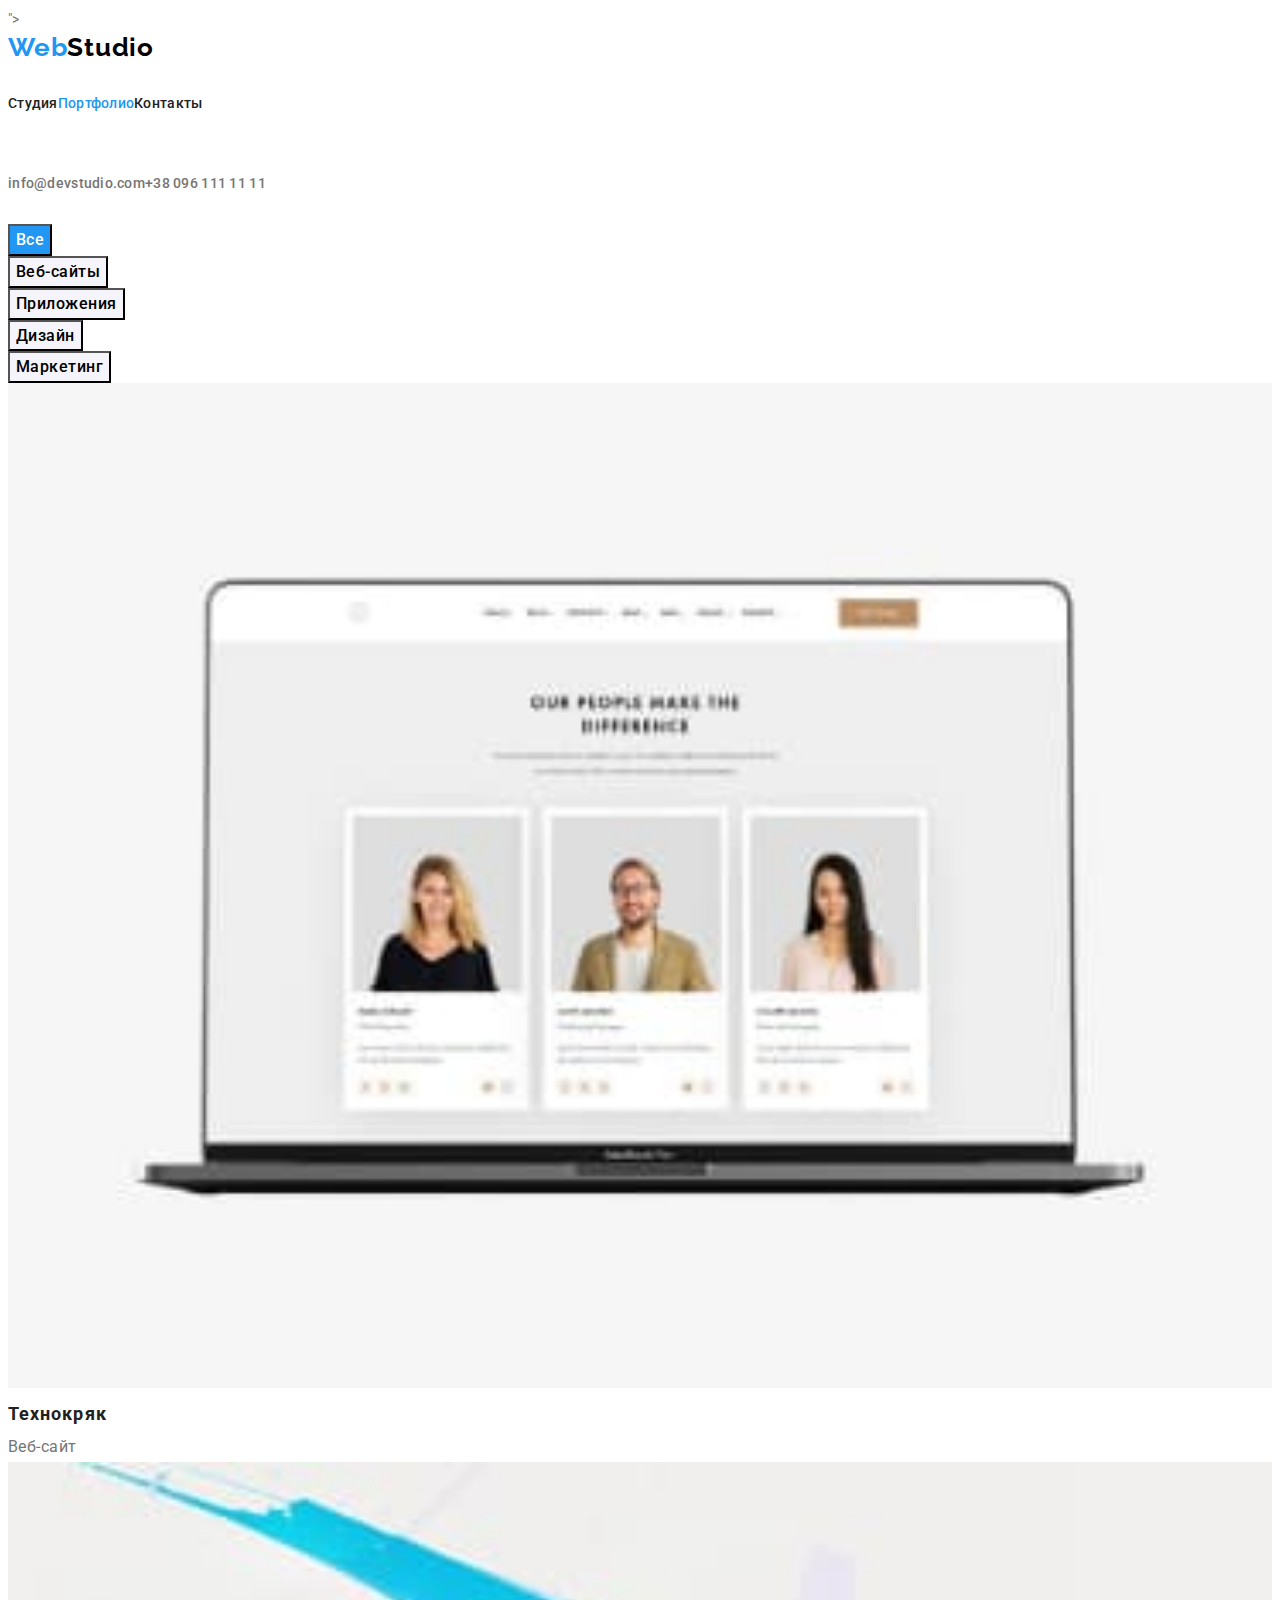
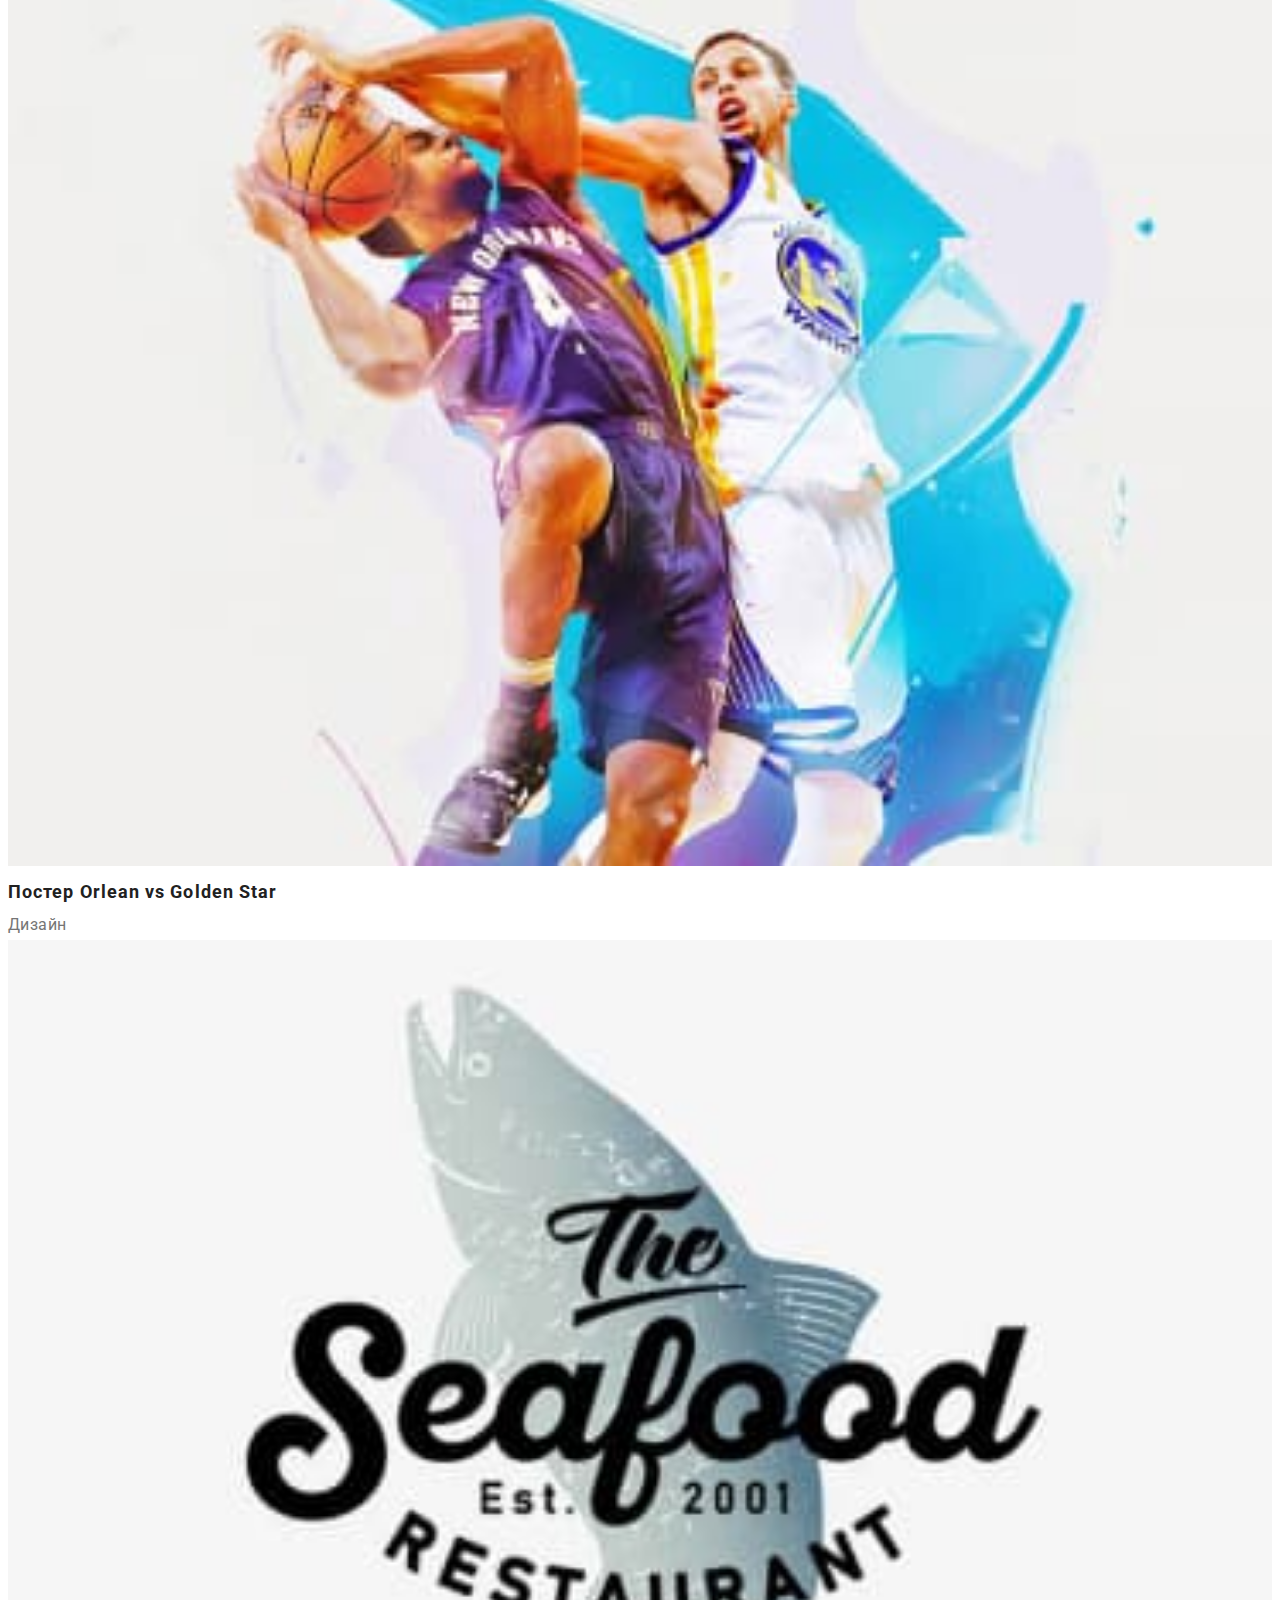
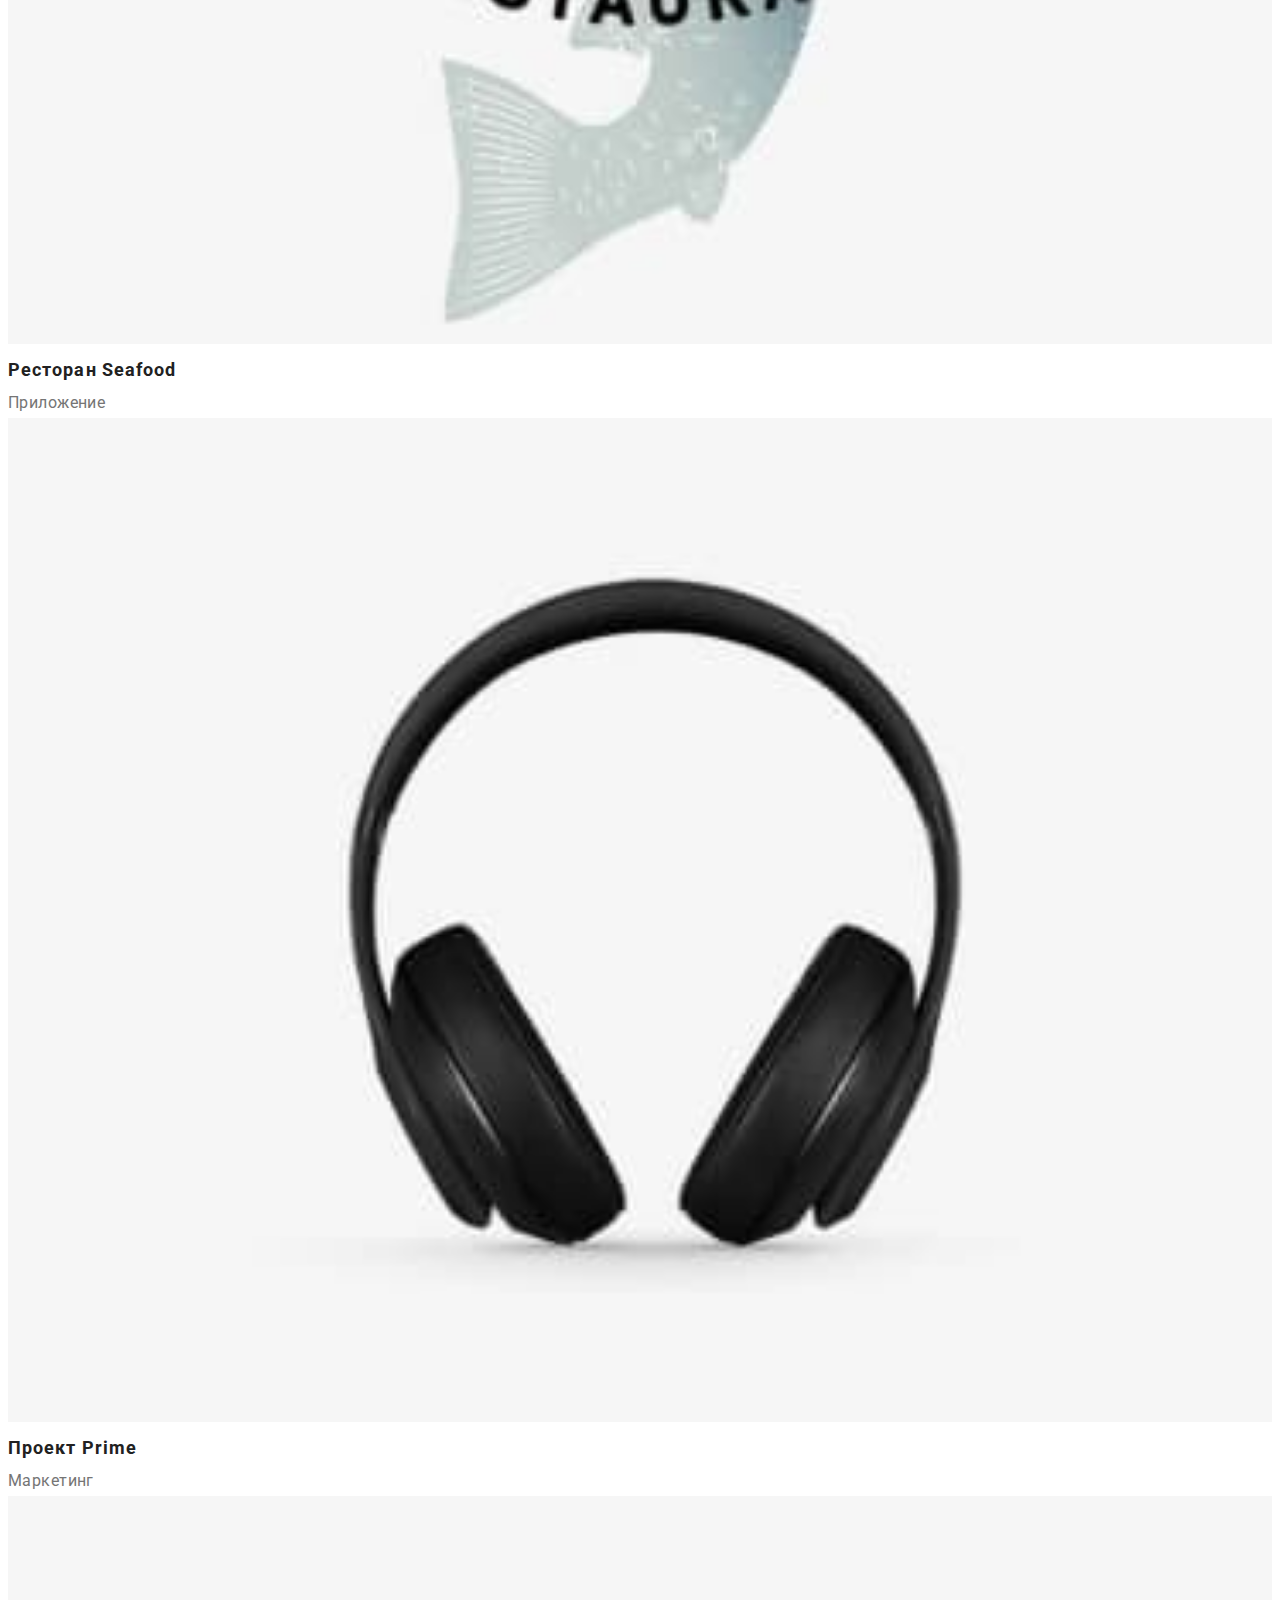
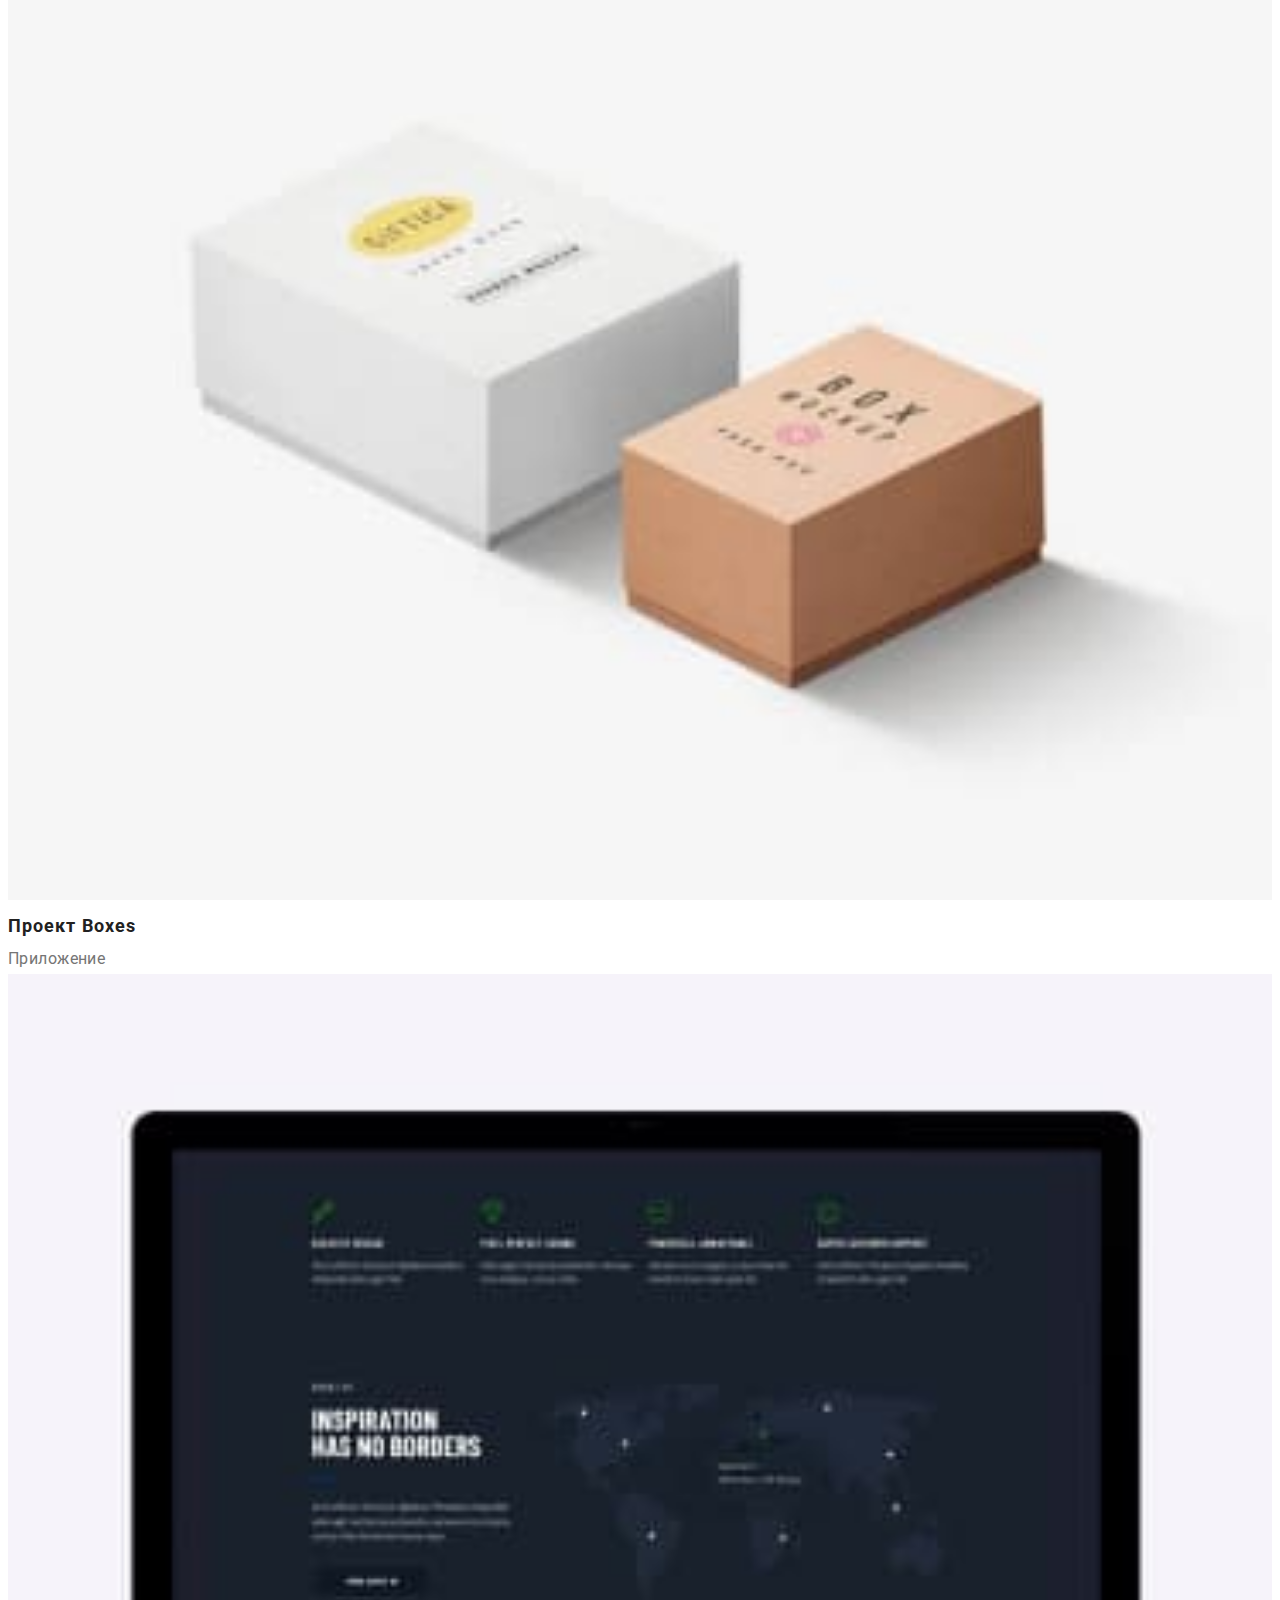
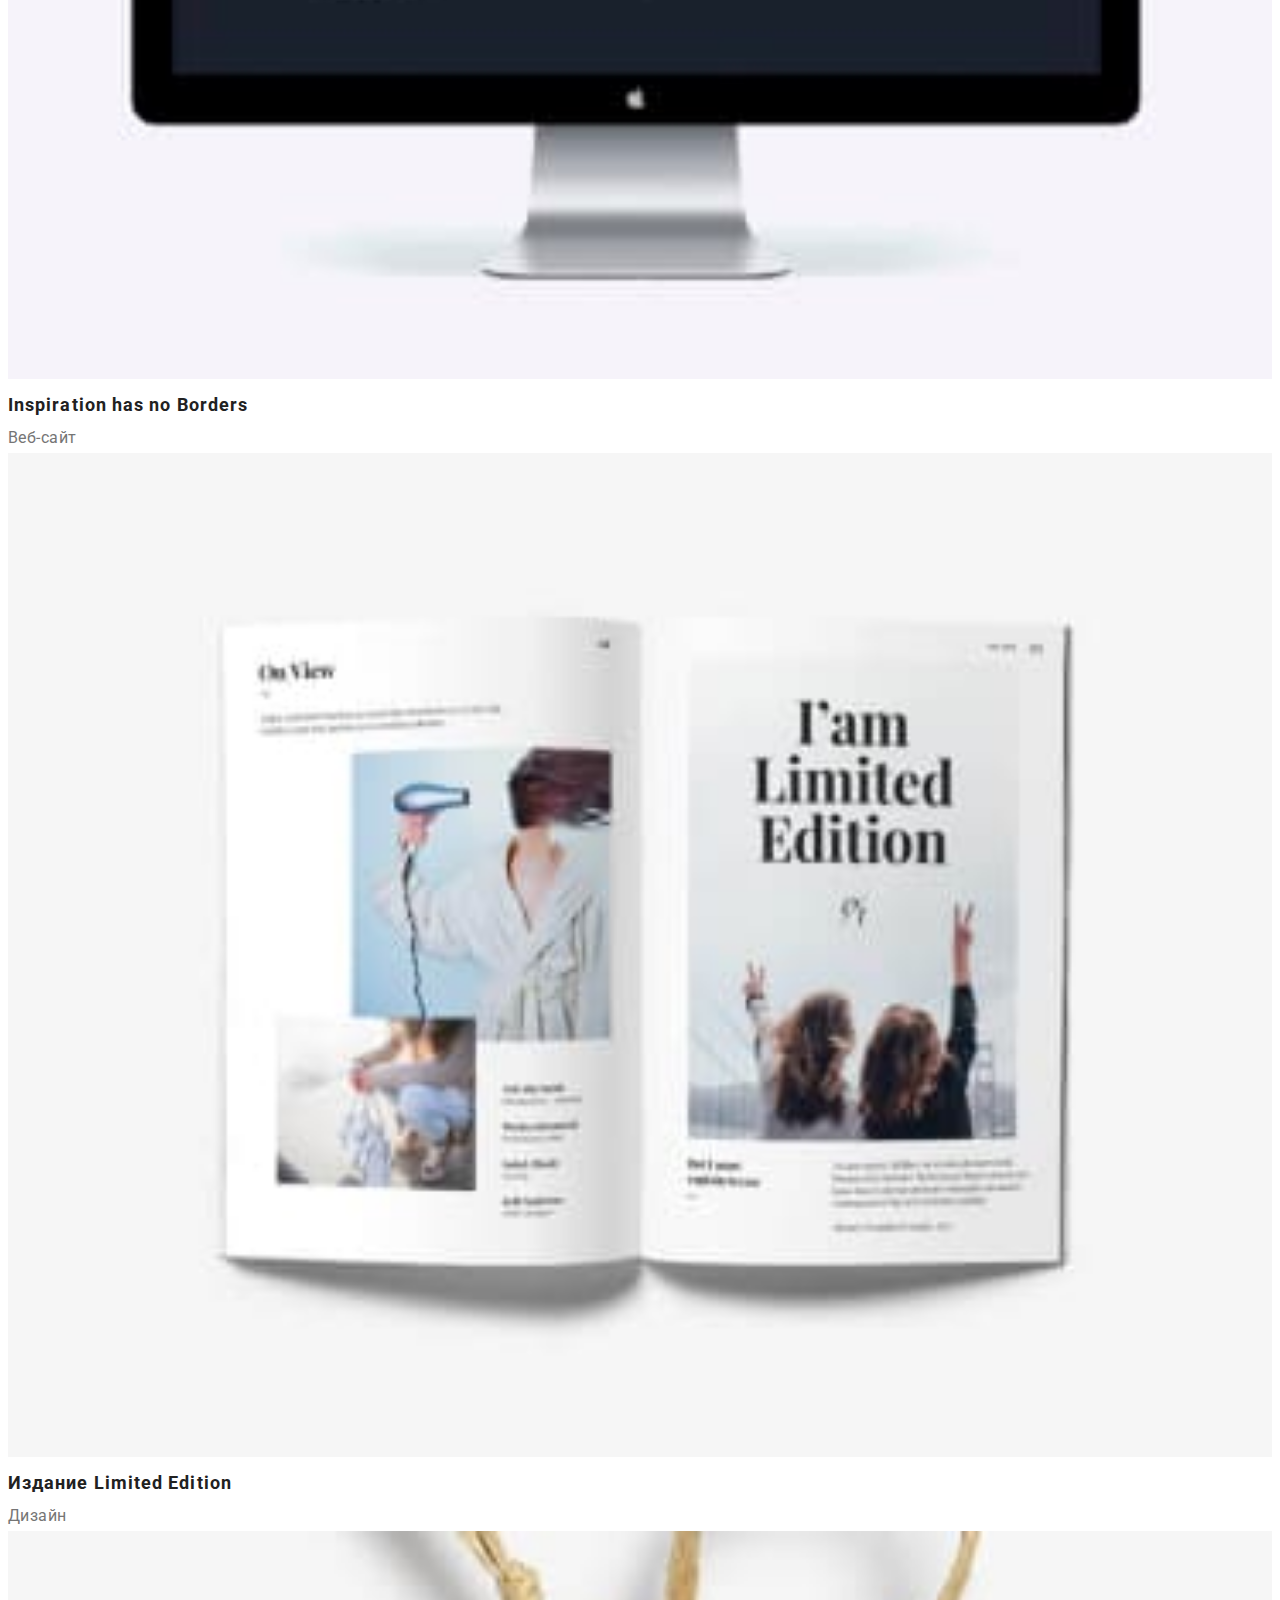
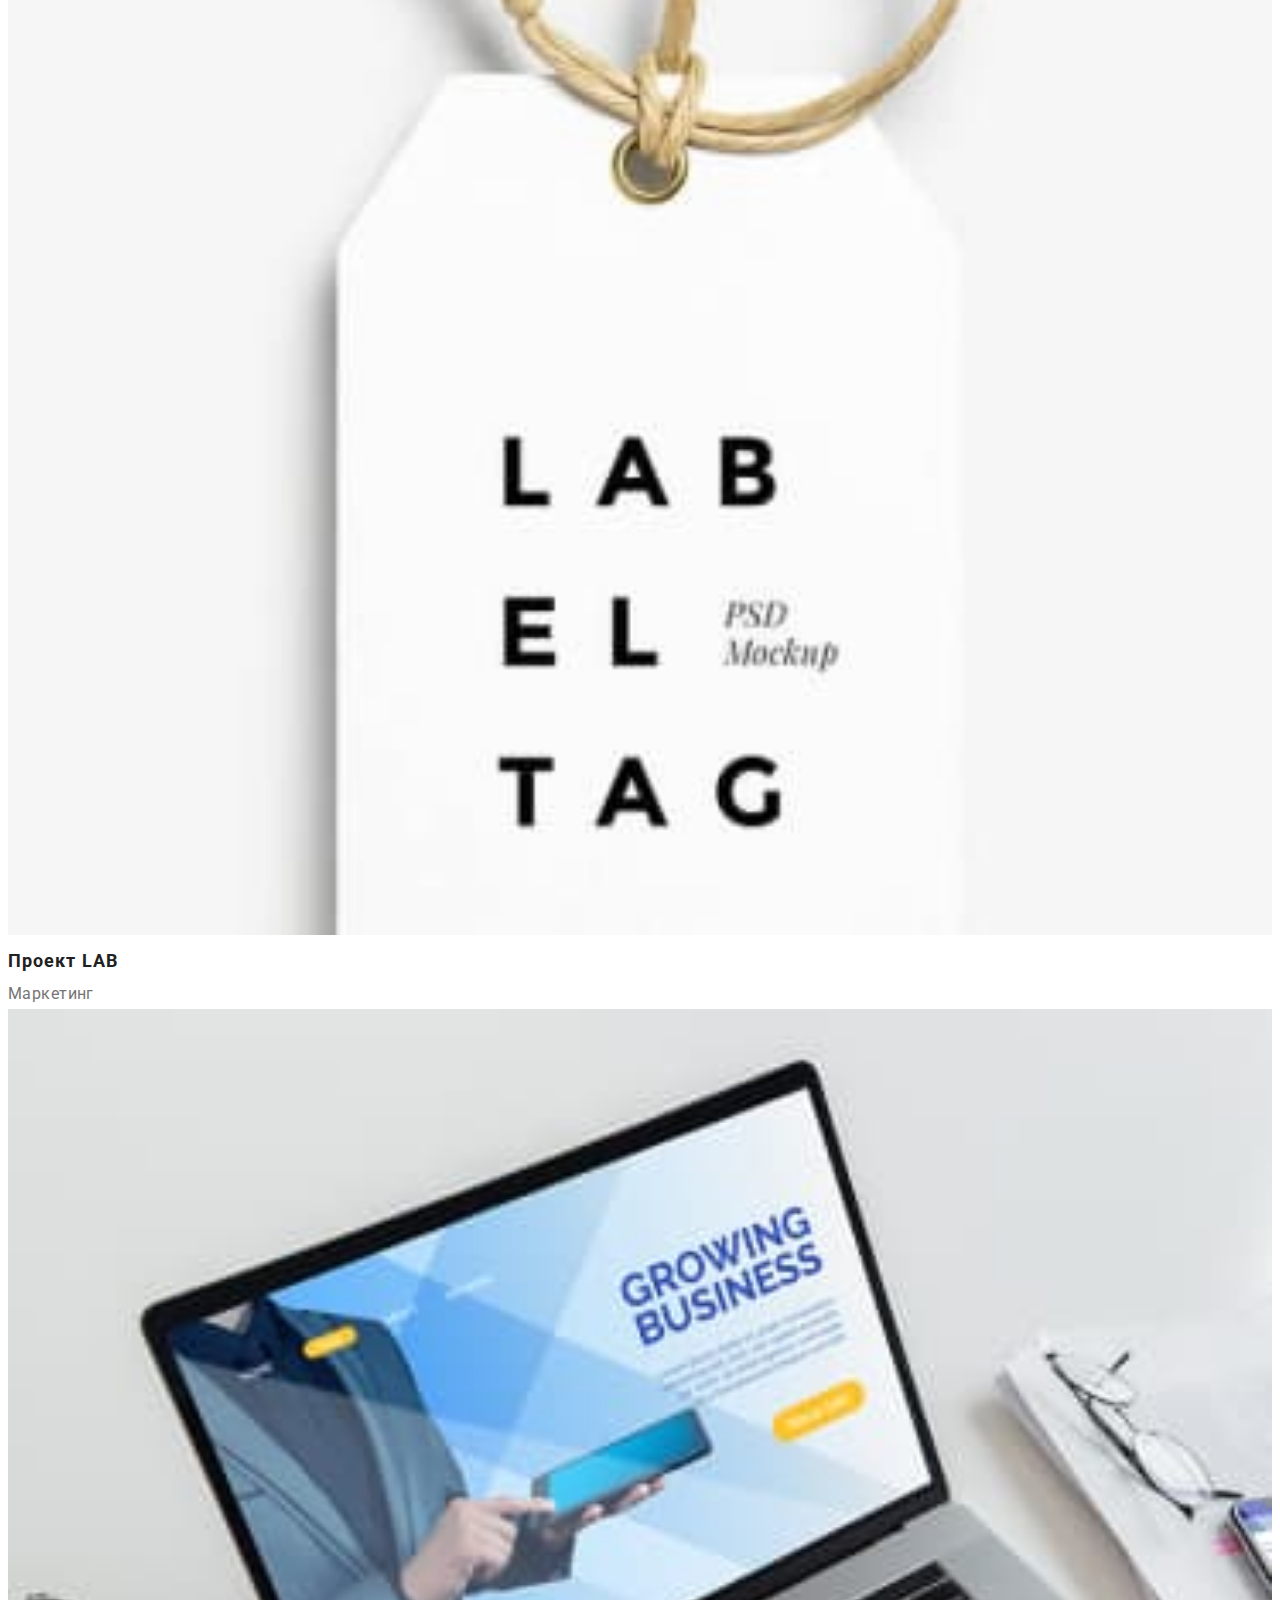
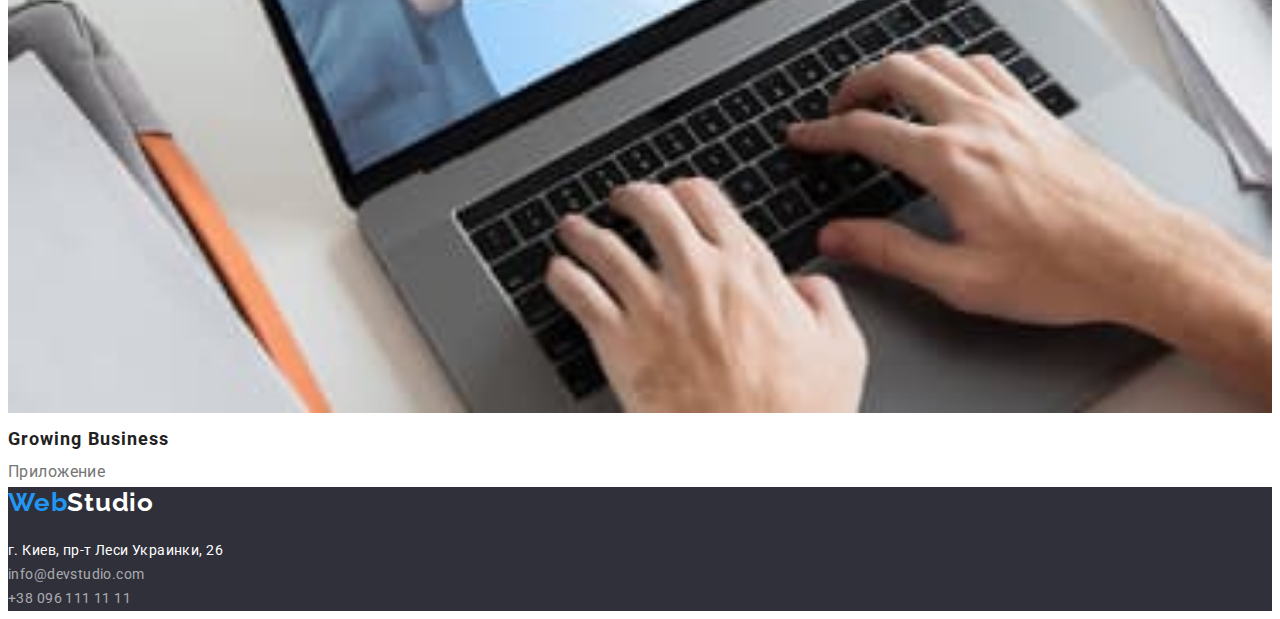
==== portfolio.html @ 84261837 "index flex box added" ====
<!DOCTYPE html>
<html lang="ru">
<head>
    <meta charset="UTF-8">
    <meta http-equiv="X-UA-Compatible" content="IE=edge">
    <meta name="viewport" content="width=device-width, initial-scale=1.0">
    <title>Document</title>
    <link rel="preconnect" href="https://fonts.googleapis.com">
    <link rel="preconnect" href="https://fonts.gstatic.com" crossorigin>
    <link href="https://fonts.googleapis.com/css2?family=Raleway:wght@700&family=Roboto:wght@400;500;700;900&display=swap"
          rel="stylesheet">
    <link rel="stylesheet" href="<link rel="stylesheet" href="https://cdnjs.cloudflare.com/ajax/libs/modern-normalize/1.1.0/modern-normalize.min.css" integrity="sha512-wpPYUAdjBVSE4KJnH1VR1HeZfpl1ub8YT/NKx4PuQ5NmX2tKuGu6U/JRp5y+Y8XG2tV+wKQpNHVUX03MfMFn9Q==" crossorigin="anonymous" referrerpolicy="no-referrer" />">
    <link rel="stylesheet" href="./css/styles.css">
</head>
<body>
    <header class="header">
        <a class="link logo" href="#">Web<span class="logo-black">Studio</span></a>
        <nav class="header-nav">
          <ul class="header-nav-list list">
              <li> <a class="header-nav-link link" href="./index.html">Студия</a> </li>
              <li> <a class="header-nav-link link current" href="#">Портфолио</a> </li>
              <li> <a class="header-nav-link link" href="#">Контакты</a> </li>
          </ul>
        </nav>
        <ul class="contact-list list"> 
          <li>
            <a class="header-nav-link link" href="mailto:info@devstudio.com">info@devstudio.com</a>
          </li>
          <li> 
            <a class="header-nav-link link" href="tel:+380961111111">+38 096 111 11 11</a> 
          </li>
        </ul>
    </header>
    <main class="main">
    <section class="projects">
        <h1 hidden class="projects-title">Наши проекты</h1>
        <ul class="projects-buttons-list list">
            <li><button class="projects-button active-btn" type="button">Все</button></li>
            <li><button class="projects-button" type="button">Веб-сайты</button></li>
            <li><button class="projects-button" type="button">Приложения</button></li>
            <li><button class="projects-button" type="button">Дизайн</button></li>
            <li><button class="projects-button" type="button">Маркетинг</button></li>
        </ul>

        <ul class="projects-list list">
            <li class="projects-item"> 
                <a class="link" href="#" target="_blank" rel="noopener noreferrer nofollow">
                <img src="./img/project-1.jpg" alt="Веб-сайт Технокряк" width="370" height="294">
                <h2 class="projects-item-titel">Технокряк</h2>
                <p class="projects-description">Веб-сайт</p>
                </a>
            </li>
            <li class="projects-item">
                <a class="link" href="#" target="_blank" rel="noopener noreferrer nofollow">
                <img src="./img/project-2.jpg" alt="Постер-реклама" width="370" height="294">
                <h2 class="projects-item-titel">Постер <span lang="en">Orlean vs Golden Star </span> </h2>
                <p class="projects-description">Дизайн</p>
                </a>
            </li>
            <li class="projects-item">
                <a class="link" href="#" target="_blank" rel="noopener noreferrer nofollow">
                <img src="./img/project-3.jpg" alt="Приложение ресторана" width="370" height="294">
                <h2 class="projects-item-titel">Ресторан <span lang="en">Seafood</span> </h2>
                <p class="projects-description">Приложение</p>
                </a>
            </li>
            <li class="projects-item">
                <a class="link" href="#" target="_blank" rel="noopener noreferrer nofollow">
                <img src="./img/project-4.jpg" alt="Реклама" width="370" height="294">
                <h2 class="projects-item-titel">Проект <span lang="en">Prime</span> </h2>
                <p class="projects-description">Маркетинг</p>
                </a>
            </li>
            <li class="projects-item">
                <a class="link" href="#" target="_blank" rel="noopener noreferrer nofollow">
                <img src="./img/project-5.jpg" alt="Приложение Boxes" width="370" height="294">
                <h2 class="projects-item-titel">Проект <span lang="en">Boxes</span> </h2>
                <p class="projects-description">Приложение</p>
                </a>
            </li>
            <li class="projects-item">
                <a class="link" href="#" target="_blank" rel="noopener noreferrer nofollow">
                <img src="./img/project-6.jpg" alt="Веб-сайт Inspiration has no Borders" width="370" height="294">
                <h2 class="projects-item-titel" lang="en">Inspiration has no Borders</h2>
                <p class="projects-description">Веб-сайт</p>
                </a>
            </li>
            <li class="projects-item">
                <a class="link" href="#" target="_blank" rel="noopener noreferrer nofollow">
                <img src="./img/project-7.jpg" alt="Дизайн журнала" width="370" height="294">
                <h2 class="projects-item-titel">Издание <span lang="en">Limited Edition</span> </h2>
                <p class="projects-description">Дизайн</p>
                </a>
            </li>
            <li class="projects-item">
                <a class="link" href="#" target="_blank" rel="noopener noreferrer nofollow">
                <img src="./img/project-8.jpg" alt="Проект LAB" width="370" height="294">
                <h2 class="projects-item-titel">Проект <span lang="en">LAB</span> </h2>
                <p class="projects-description">Маркетинг</p>
                </a>
            </li>
            <li class="projects-item">
                <a class="link" href="#" target="_blank" rel="noopener noreferrer nofollow">
                <img src="./img/project-9.jpg" alt="Приложение Growing Business" width="370" height="294">
                <h2 class="projects-item-titel" lang="en">Growing Business</h2>
                <p class="projects-description">Приложение</p>
                </a>
            </li>

        </ul>
    </section>

    </main>
    <footer class="footer">
        <a class="link logo" href="#">Web<span class="logo-white">Studio</span></a>
        <address class="address">
            <ul class="address-list list">
                <li> <a class="address-link link" href="https://goo.gl/maps/u6zLMVcU29bm2vKz9" target="_blank"
                        rel="noreferrer noopener nofollow">г. Киев, пр-т Леси Украинки, 26</a>
                </li>
                <li> <a class="address-link link" href="mailto:info@devstudio.com">info@devstudio.com </a> </li>
                <li> <a class="address-link link" href="tel:+380961111111">+38 096 111 11 11 </a> </li>
            </ul>
        </address>
    </footer>
</body>
</html>
---- css/styles.css ----
/* ======HEADER===== */
:root {
  --main-font-family: "Roboto", sans-serif;
  --main-font-color: #212121;
  --secondary-font-color: #757575;
  --font-color-dark-theme: #ffffff;
  --font-color-logo: #000000;
  --font-color-address: rgba(255, 255, 255, 0.6);
  --accent-color: #2196f3;
  --primary-background-color: #2f303a;
  --secondary-background-color: #f5f4fa;
  --model-btn-hover-color: #188ce8;
}
body {
  font-family: var(--main-font-family);
  color: var(--secondary-font-color);
  font-weight: 400;
  font-size: 14px;
  line-height: 1.71;
  letter-spacing: 0.03em;
}
h1,
h2,
h3,
p {
  margin-top: 0;
  margin-bottom: 0;
}
ul,
ol {
  margin-top: 0;
  margin-bottom: 0;
  padding-left: 0;
}
img {
  box-sizing: block;
  width: 100%;
  height: auto;
}
.container {
  width: 1200px;
  padding-left: 15px;
  padding-right: 15px;
  margin-left: auto;
  margin-right: auto;
}
.list {
  list-style: none;
}
.link {
  text-decoration: none;
  color: inherit;
}
.header-container {
  display: flex;
  align-items: center;
}
.logo {
  font-family: "Raleway", sans-serif;
  font-style: normal;
  font-weight: 700;
  font-size: 26px;
  line-height: 1.19;
  letter-spacing: 0.03em;
  color: var(--accent-color);
}
.logo > .logo-black {
  color: var(--font-color-logo);
}

.header-nav-link:hover,
.header-nav-link:focus,
.current {
  color: var(--accent-color);
}
.contact-list {
  display: flex;
  margin-left: auto;
}
.contact-link {
  font-weight: 500;
  font-size: 14px;
  line-height: 1.14;
  letter-spacing: 0.02em;
  color: var(--secondary-font-color);
}
.header .logo {
  margin-right: 94px;
}
.header-nav-list {
  color: var(--main-font-color);
  display: flex;
}
.header-nav-link {
  font-weight: 500;
  font-size: 14px;
  line-height: 1.14;
  letter-spacing: 0.02em;
  padding-top: 32px;
  padding-bottom: 32px;
  display: block;
}
.nav-list-item:not(:last-child) {
  margin-right: 50px;
}
.section {
  padding-top: 94px;
  padding-bottom: 94px;
}
/* ======MAIN====== */
/* HERO */
.hero {
  background-color: var(--primary-background-color);
}
.hero-container {
  display: flex;
  flex-direction: column;
  padding-top: 200px;
  padding-bottom: 200px;
}
.hero-title {
  font-weight: 900;
  font-size: 44px;
  line-height: 1.36;
  text-align: center;
  letter-spacing: 0.06em;
  text-transform: uppercase;
  color: var(--font-color-dark-theme);

  max-width: 696px;
  margin-right: auto;
  margin-left: auto;
  margin-bottom: 30px;
}
.model-btn {
  font-family: inherit;
  font-weight: 700;
  font-size: 16px;
  line-height: 1.87;
  text-align: center;
  letter-spacing: 0.06em;
  color: var(--font-color-dark-theme);
  background-color: var(--accent-color);
  cursor: pointer;
  min-width: 200px;
  padding: 10px 32px;
  box-shadow: 0px 4px 4px rgba(0, 0, 0, 0.15);
  border: none;
  border-radius: 4px;
  margin-left: auto;
  margin-right: auto;
}
.model-btn:hover,
.model-btn:focus {
  color: var(--font-color-dark-theme);
  background-color: var(--model-btn-hover-color);
}
/* BENEFIT */
.benefit-item-title {
  font-size: 14px;
  line-height: 1.14;
  text-transform: uppercase;
  color: var(--main-font-color);
  margin-bottom: 10px;
}
.benefit-list {
  display: flex;
  margin-top: -30px;
  margin-left: -30px;
}
.benefit-item {
  flex-basis: calc(100% / 4 - 30px);
  margin-top: 30px;
  margin-left: 30px;
}
.benefit {
  padding-top: 97px;
}
/* WORK */
.section-title {
  font-size: 36px;
  line-height: 1.17;
  text-align: center;
  color: var(--main-font-color);
  margin-bottom: 50px;
}
.work-list {
  display: flex;
  margin-top: -30px;
  margin-left: -30px;
}
.work-list-item {
  flex-basis: calc(100% / 3 - 30px);
  margin-top: 30px;
  margin-left: 30px;
}
/* TEAM */
.team {
  background-color: var(--secondary-background-color);
}
.team-item-title {
  font-weight: 500;
  color: var(--main-font-color);
  margin-top: 30px;
  margin-bottom: 10px;
}
.team-description,
.team-item-title {
  font-size: 16px;
  line-height: 1.19;
  text-align: center;
}
.team-list {
  display: flex;
  margin-top: -30px;
  margin-left: -30px;
}
.team-item {
  flex-basis: calc(100% / 4 - 30px);
  margin-top: 30px;
  margin-left: 30px;
}
.section-title {
  margin-bottom: 50px;
}
/* ======PORTFOLIO====== */
.projects-button {
  font-family: inherit;
  font-weight: 500;
  font-size: 16px;
  line-height: 1.62;
  text-align: center;
  letter-spacing: 0.03em;
  background-color: var(--secondary-background-color);
  cursor: pointer;
}
.projects-button:hover,
.projects-button:focus,
.active-btn {
  color: var(--font-color-dark-theme);
  background-color: var(--accent-color);
}
.projects-item-titel {
  font-size: 18px;
  line-height: 2;
  letter-spacing: 0.06em;
  color: var(--main-font-color);
}
.projects-description {
  font-size: 16px;
  line-height: 1.87;
}
/* ======FOOTER====== */
.footer {
  background-color: var(--primary-background-color);
}
.logo > .logo-white {
  color: var(--font-color-dark-theme);
}
.address {
  font-style: inherit;
}
.address-link {
  color: var(--font-color-address);
}
.address-link[target="_blank"] {
  color: var(--font-color-dark-theme);
}
.address-link:hover,
.address-link:focus {
  color: var(--accent-color);
}
.footer-container {
  padding-top: 60px;
  padding-bottom: 60px;
}
.footer .logo {
  margin-bottom: 20px;
}
.address-list-item {
  margin-bottom: 9px;
}
.address-list {
  margin-top: 20px;
}
/* ======FOOTER-END====== */
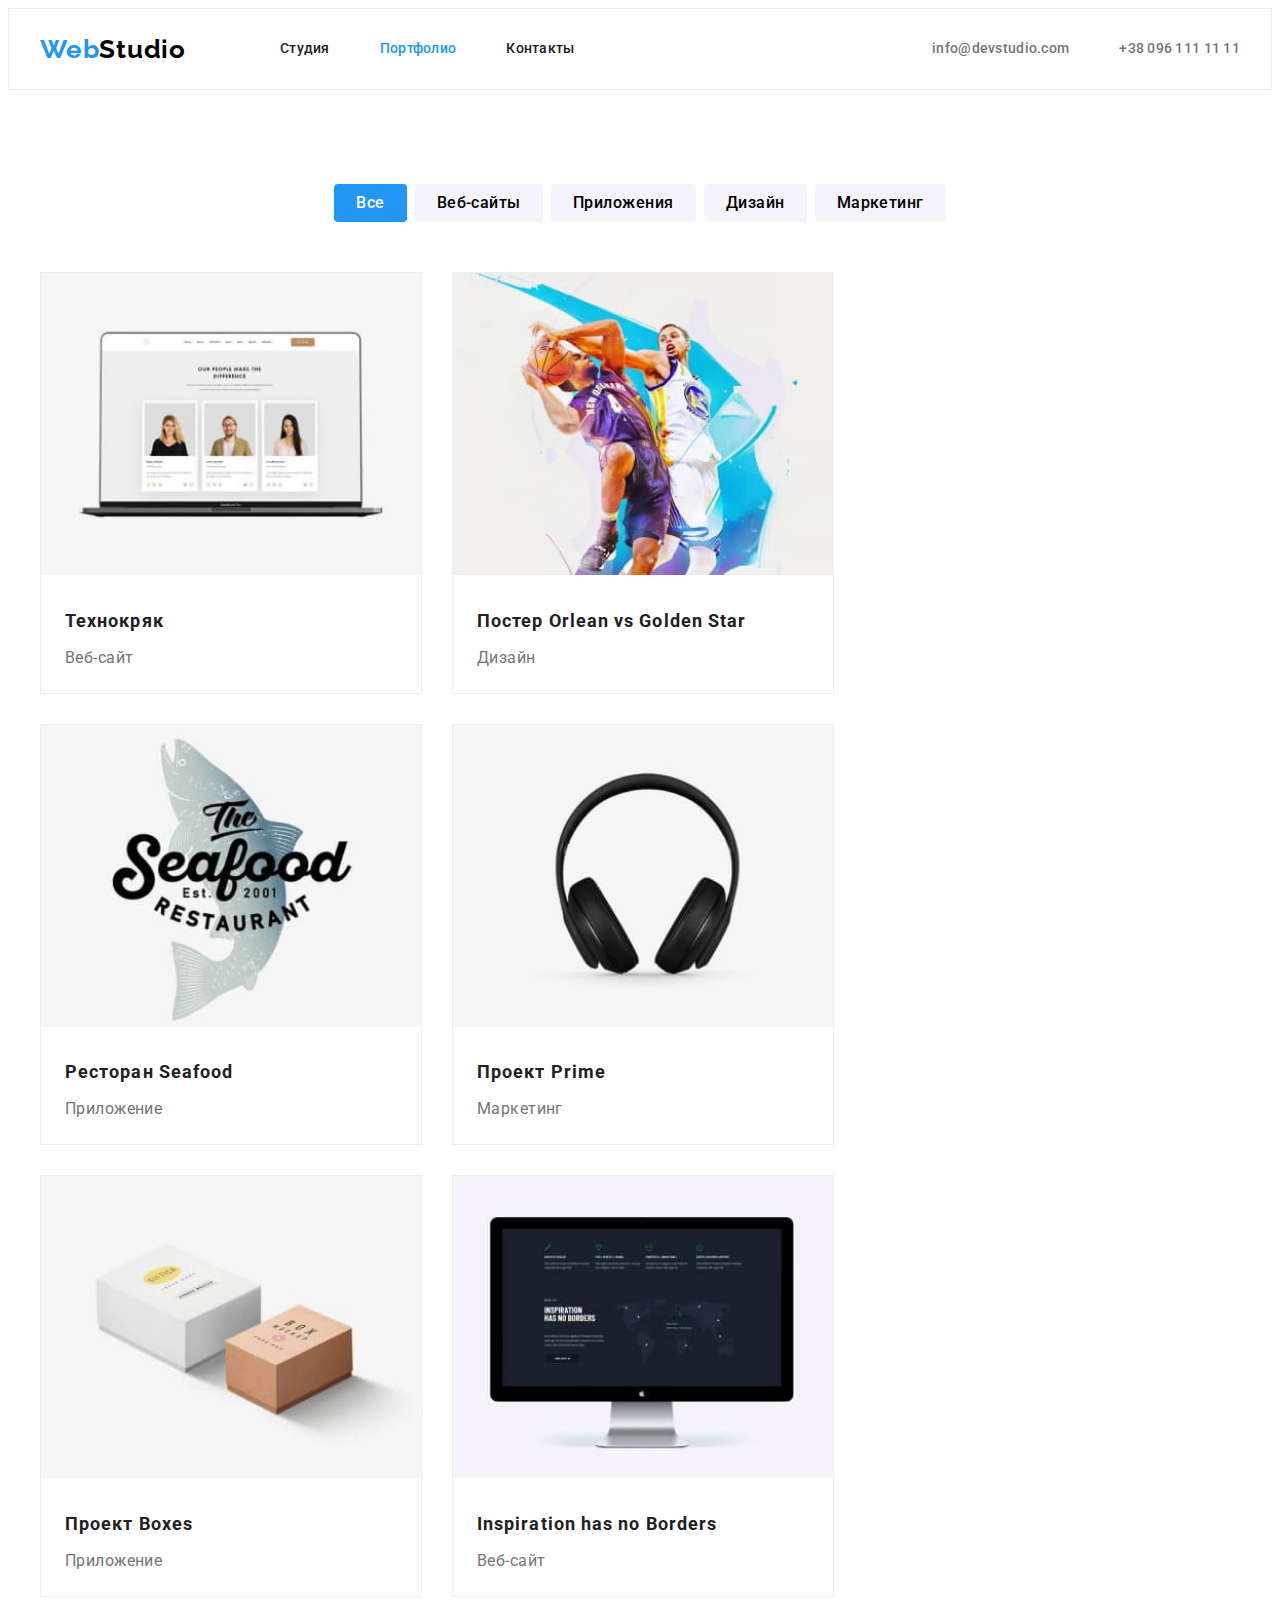
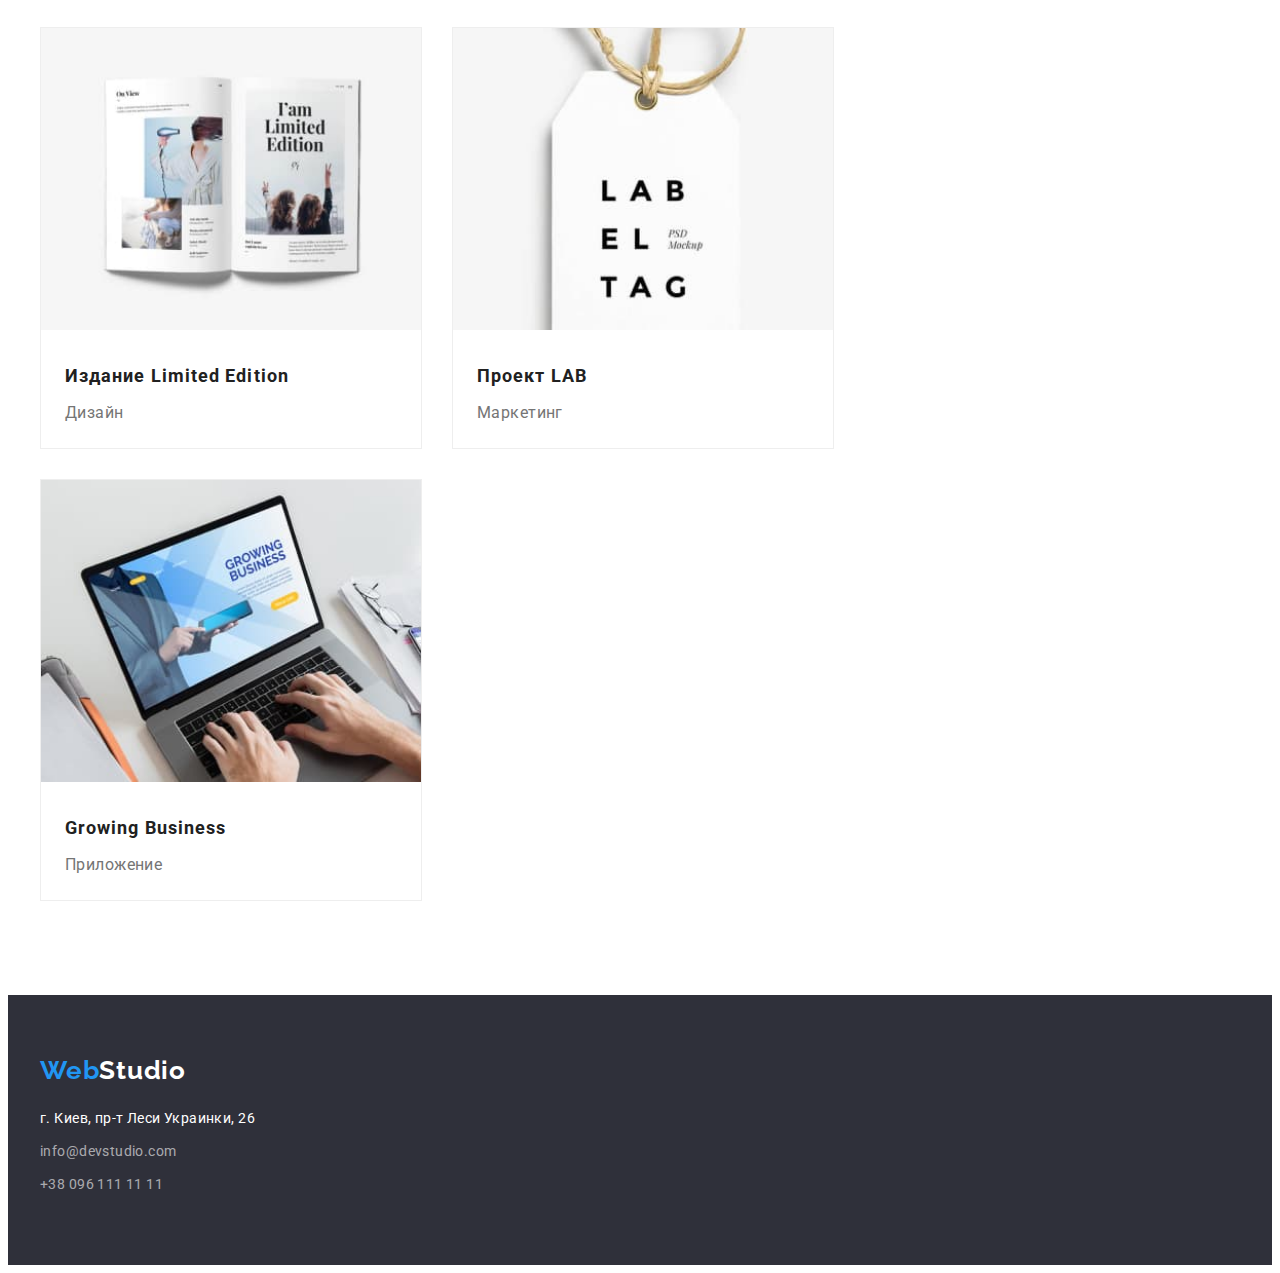
==== commit afcd9281: "portfolio flex added" ====
--- a/portfolio.html
+++ b/portfolio.html
@@ -9,37 +9,43 @@
     <link rel="preconnect" href="https://fonts.gstatic.com" crossorigin>
     <link href="https://fonts.googleapis.com/css2?family=Raleway:wght@700&family=Roboto:wght@400;500;700;900&display=swap"
           rel="stylesheet">
-    <link rel="stylesheet" href="<link rel="stylesheet" href="https://cdnjs.cloudflare.com/ajax/libs/modern-normalize/1.1.0/modern-normalize.min.css" integrity="sha512-wpPYUAdjBVSE4KJnH1VR1HeZfpl1ub8YT/NKx4PuQ5NmX2tKuGu6U/JRp5y+Y8XG2tV+wKQpNHVUX03MfMFn9Q==" crossorigin="anonymous" referrerpolicy="no-referrer" />">
+    <link rel="stylesheet" href="https://cdnjs.cloudflare.com/ajax/libs/modern-normalize/1.1.0/modern-normalize.min.css"
+        integrity="sha512-wpPYUAdjBVSE4KJnH1VR1HeZfpl1ub8YT/NKx4PuQ5NmX2tKuGu6U/JRp5y+Y8XG2tV+wKQpNHVUX03MfMFn9Q=="
+        crossorigin="anonymous" referrerpolicy="no-referrer" />
+    <link rel="stylesheet" href="<link rel="stylesheet" href="https://cdnjs.cloudflare.com/ajax/libs/modern-normalize/1.1.0/modern-normalize.min.css" integrity="sha512-wpPYUAdjBVSE4KJnH1VR1HeZfpl1ub8YT/NKx4PuQ5NmX2tKuGu6U/JRp5y+Y8XG2tV+wKQpNHVUX03MfMFn9Q==" crossorigin="anonymous" referrerpolicy="no-referrer" />
     <link rel="stylesheet" href="./css/styles.css">
 </head>
 <body>
     <header class="header">
+        <div class="container header-container">
         <a class="link logo" href="#">Web<span class="logo-black">Studio</span></a>
         <nav class="header-nav">
           <ul class="header-nav-list list">
-              <li> <a class="header-nav-link link" href="./index.html">Студия</a> </li>
-              <li> <a class="header-nav-link link current" href="#">Портфолио</a> </li>
-              <li> <a class="header-nav-link link" href="#">Контакты</a> </li>
+              <li class="nav-list-item"> <a class="header-nav-link link" href="./index.html">Студия</a> </li>
+              <li class="nav-list-item"> <a class="header-nav-link link current" href="#">Портфолио</a> </li>
+              <li class="nav-list-item"> <a class="header-nav-link link" href="#">Контакты</a> </li>
           </ul>
         </nav>
         <ul class="contact-list list"> 
-          <li>
+          <li class="nav-list-item">
             <a class="header-nav-link link" href="mailto:info@devstudio.com">info@devstudio.com</a>
           </li>
-          <li> 
+          <li class="nav-list-item"> 
             <a class="header-nav-link link" href="tel:+380961111111">+38 096 111 11 11</a> 
           </li>
         </ul>
+        </div>
     </header>
     <main class="main">
-    <section class="projects">
+    <section class="projects section">
+        <div class="container">
         <h1 hidden class="projects-title">Наши проекты</h1>
         <ul class="projects-buttons-list list">
-            <li><button class="projects-button active-btn" type="button">Все</button></li>
-            <li><button class="projects-button" type="button">Веб-сайты</button></li>
-            <li><button class="projects-button" type="button">Приложения</button></li>
-            <li><button class="projects-button" type="button">Дизайн</button></li>
-            <li><button class="projects-button" type="button">Маркетинг</button></li>
+            <li class="projects-button-item"><button class="projects-button active-btn" type="button">Все</button></li>
+            <li class="projects-button-item"><button class="projects-button" type="button">Веб-сайты</button></li>
+            <li class="projects-button-item"><button class="projects-button" type="button">Приложения</button></li>
+            <li class="projects-button-item"><button class="projects-button" type="button">Дизайн</button></li>
+            <li class="projects-button-item"><button class="projects-button" type="button">Маркетинг</button></li>
         </ul>
 
         <ul class="projects-list list">
@@ -108,20 +114,25 @@
             </li>
 
         </ul>
+        </div>
     </section>
 
     </main>
-    <footer class="footer">
+<footer class="footer">
+    <div class="container footer-container">
         <a class="link logo" href="#">Web<span class="logo-white">Studio</span></a>
         <address class="address">
             <ul class="address-list list">
-                <li> <a class="address-link link" href="https://goo.gl/maps/u6zLMVcU29bm2vKz9" target="_blank"
-                        rel="noreferrer noopener nofollow">г. Киев, пр-т Леси Украинки, 26</a>
+                <li class="address-list-item"> <a class="address-link link" href="https://goo.gl/maps/u6zLMVcU29bm2vKz9"
+                        target="_blank" rel="noreferrer noopener nofollow">г. Киев, пр-т Леси Украинки, 26</a>
                 </li>
-                <li> <a class="address-link link" href="mailto:info@devstudio.com">info@devstudio.com </a> </li>
-                <li> <a class="address-link link" href="tel:+380961111111">+38 096 111 11 11 </a> </li>
+                <li class="address-list-item"> <a class="address-link link"
+                        href="mailto:info@devstudio.com">info@devstudio.com </a> </li>
+                <li class="address-list-item"> <a class="address-link link" href="tel:+380961111111">+38 096 111 11 11
+                    </a> </li>
             </ul>
         </address>
-    </footer>
+    </div>
+</footer>
 </body>
 </html>--- a/css/styles.css
+++ b/css/styles.css
@@ -87,6 +87,9 @@
 .header .logo {
   margin-right: 94px;
 }
+.header {
+  border: 1px solid #ececec;
+}
 .header-nav-list {
   color: var(--main-font-color);
   display: flex;
@@ -233,22 +236,57 @@
   letter-spacing: 0.03em;
   background-color: var(--secondary-background-color);
   cursor: pointer;
+  background: #f5f4fa;
+  border: none;
+  border-radius: 4px;
+  padding: 6px 22px;
 }
 .projects-button:hover,
 .projects-button:focus,
 .active-btn {
   color: var(--font-color-dark-theme);
   background-color: var(--accent-color);
+}
+.projects-buttons-list {
+  display: flex;
+  align-items: center;
+  margin-bottom: 50px;
+}
+.projects-button-item:first-child {
+  margin-left: auto;
+}
+.projects-button-item:last-child {
+  margin-right: auto;
+}
+.projects-button-item:not(:last-child) {
+  margin-right: 8px;
 }
 .projects-item-titel {
   font-size: 18px;
   line-height: 2;
   letter-spacing: 0.06em;
   color: var(--main-font-color);
+  padding-top: 20px;
+  padding-bottom: 4px;
+  padding-left: 24px;
 }
 .projects-description {
   font-size: 16px;
   line-height: 1.87;
+  padding-left: 24px;
+  padding-bottom: 20px;
+}
+.projects-list {
+  display: flex;
+  flex-wrap: wrap;
+  margin-top: -30px;
+  margin-left: -30px;
+}
+.projects-item {
+  flex-basis: calc(100% / 3 - 30px);
+  margin-top: 30px;
+  margin-left: 30px;
+  border: 1px solid #eeeeee;
 }
 /* ======FOOTER====== */
 .footer {
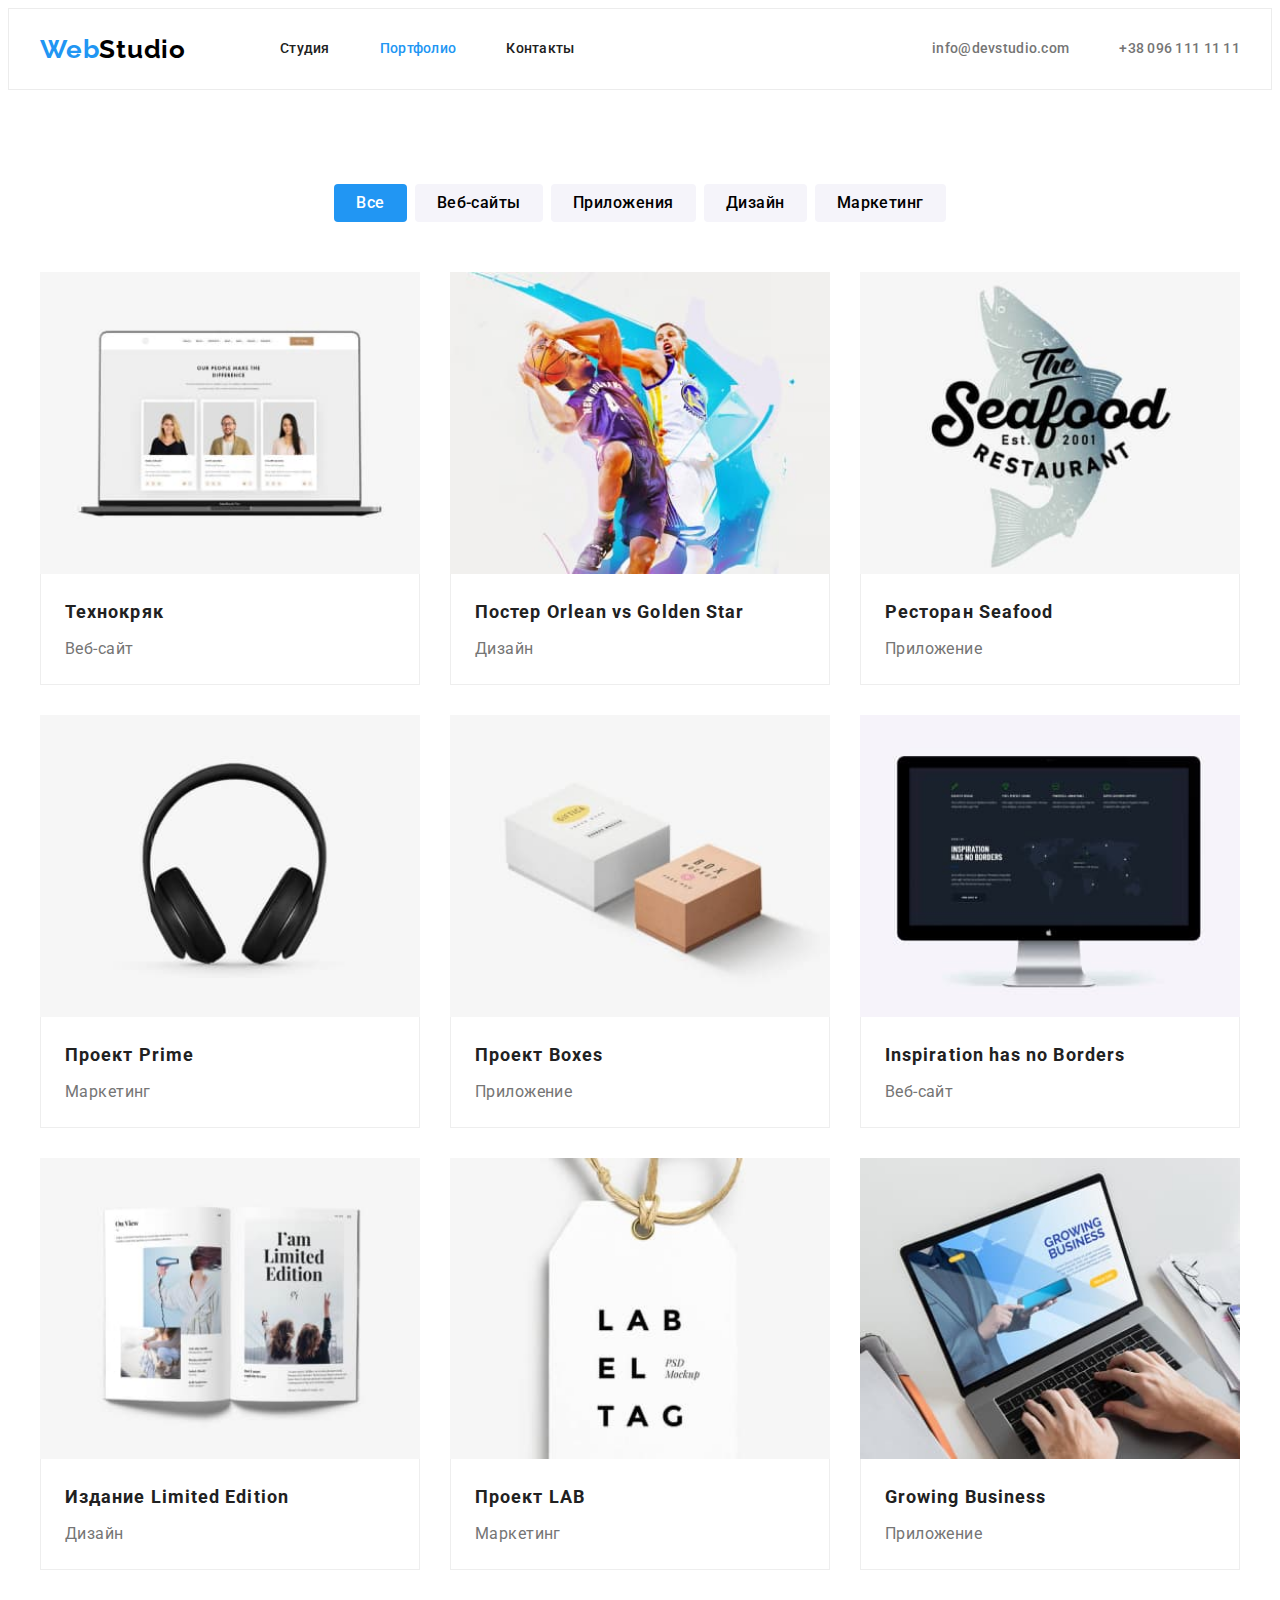
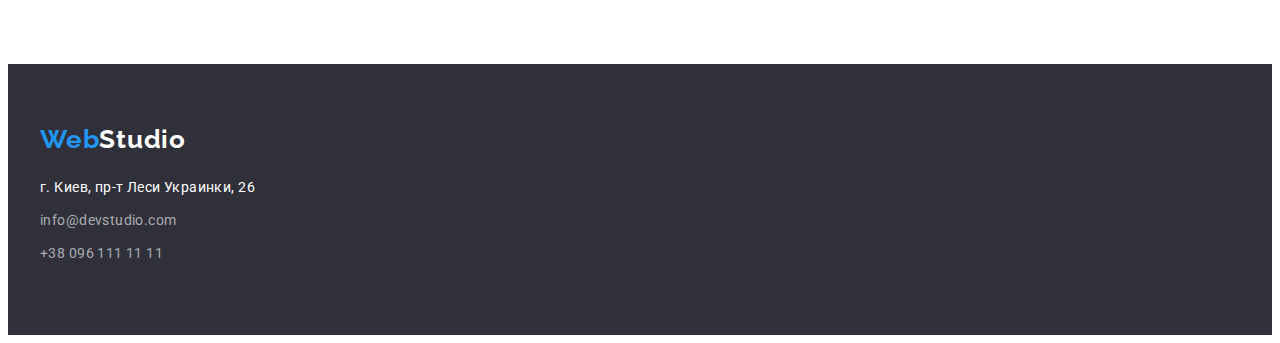
==== commit fe5a2731: "card-set added" ====
--- a/portfolio.html
+++ b/portfolio.html
@@ -39,7 +39,7 @@
     <main class="main">
     <section class="projects section">
         <div class="container">
-        <h1 hidden class="projects-title">Наши проекты</h1>
+        <h1 class="projects-title visually-hidden">Наши проекты</h1>
         <ul class="projects-buttons-list list">
             <li class="projects-button-item"><button class="projects-button active-btn" type="button">Все</button></li>
             <li class="projects-button-item"><button class="projects-button" type="button">Веб-сайты</button></li>
@@ -48,68 +48,83 @@
             <li class="projects-button-item"><button class="projects-button" type="button">Маркетинг</button></li>
         </ul>
 
-        <ul class="projects-list list">
-            <li class="projects-item"> 
+        <ul class="projects-list list card-set">
+            <li class="projects-item card-set-item"> 
                 <a class="link" href="#" target="_blank" rel="noopener noreferrer nofollow">
                 <img src="./img/project-1.jpg" alt="Веб-сайт Технокряк" width="370" height="294">
+                <div class="img-description">
                 <h2 class="projects-item-titel">Технокряк</h2>
                 <p class="projects-description">Веб-сайт</p>
+                </div>
                 </a>
             </li>
-            <li class="projects-item">
+            <li class="projects-item card-set-item">
                 <a class="link" href="#" target="_blank" rel="noopener noreferrer nofollow">
                 <img src="./img/project-2.jpg" alt="Постер-реклама" width="370" height="294">
-                <h2 class="projects-item-titel">Постер <span lang="en">Orlean vs Golden Star </span> </h2>
+                <div class="img-description"><h2 class="projects-item-titel">Постер <span lang="en">Orlean vs Golden Star </span> </h2>
                 <p class="projects-description">Дизайн</p>
+                </div>
                 </a>
             </li>
-            <li class="projects-item">
+            <li class="projects-item card-set-item">
                 <a class="link" href="#" target="_blank" rel="noopener noreferrer nofollow">
                 <img src="./img/project-3.jpg" alt="Приложение ресторана" width="370" height="294">
-                <h2 class="projects-item-titel">Ресторан <span lang="en">Seafood</span> </h2>
+                <div class="img-description"><h2 class="projects-item-titel">Ресторан <span lang="en">Seafood</span> </h2>
                 <p class="projects-description">Приложение</p>
+                </div>
                 </a>
             </li>
-            <li class="projects-item">
+            <li class="projects-item card-set-item">
                 <a class="link" href="#" target="_blank" rel="noopener noreferrer nofollow">
                 <img src="./img/project-4.jpg" alt="Реклама" width="370" height="294">
+                <div class="img-description">
                 <h2 class="projects-item-titel">Проект <span lang="en">Prime</span> </h2>
                 <p class="projects-description">Маркетинг</p>
+                </div>
                 </a>
             </li>
-            <li class="projects-item">
+            <li class="projects-item card-set-item">
                 <a class="link" href="#" target="_blank" rel="noopener noreferrer nofollow">
                 <img src="./img/project-5.jpg" alt="Приложение Boxes" width="370" height="294">
+                <div class="img-description">
                 <h2 class="projects-item-titel">Проект <span lang="en">Boxes</span> </h2>
                 <p class="projects-description">Приложение</p>
+                </div>
                 </a>
             </li>
-            <li class="projects-item">
+            <li class="projects-item card-set-item">
                 <a class="link" href="#" target="_blank" rel="noopener noreferrer nofollow">
                 <img src="./img/project-6.jpg" alt="Веб-сайт Inspiration has no Borders" width="370" height="294">
+                <div class="img-description">
                 <h2 class="projects-item-titel" lang="en">Inspiration has no Borders</h2>
                 <p class="projects-description">Веб-сайт</p>
+                </div>
                 </a>
             </li>
-            <li class="projects-item">
+            <li class="projects-item card-set-item">
                 <a class="link" href="#" target="_blank" rel="noopener noreferrer nofollow">
                 <img src="./img/project-7.jpg" alt="Дизайн журнала" width="370" height="294">
+                <div class="img-description">
                 <h2 class="projects-item-titel">Издание <span lang="en">Limited Edition</span> </h2>
                 <p class="projects-description">Дизайн</p>
+                </div>
                 </a>
             </li>
-            <li class="projects-item">
+            <li class="projects-item card-set-item">
                 <a class="link" href="#" target="_blank" rel="noopener noreferrer nofollow">
                 <img src="./img/project-8.jpg" alt="Проект LAB" width="370" height="294">
+                <div class="img-description">
                 <h2 class="projects-item-titel">Проект <span lang="en">LAB</span> </h2>
                 <p class="projects-description">Маркетинг</p>
+                </div>
                 </a>
             </li>
-            <li class="projects-item">
+            <li class="projects-item card-set-item">
                 <a class="link" href="#" target="_blank" rel="noopener noreferrer nofollow">
                 <img src="./img/project-9.jpg" alt="Приложение Growing Business" width="370" height="294">
-                <h2 class="projects-item-titel" lang="en">Growing Business</h2>
+                <div class="img-description"><h2 class="projects-item-titel" lang="en">Growing Business</h2>
                 <p class="projects-description">Приложение</p>
+                </div>
                 </a>
             </li>
 
--- a/css/styles.css
+++ b/css/styles.css
@@ -10,6 +10,8 @@
   --primary-background-color: #2f303a;
   --secondary-background-color: #f5f4fa;
   --model-btn-hover-color: #188ce8;
+  --card-item: 3;
+  --card-gap: 30px;
 }
 body {
   font-family: var(--main-font-family);
@@ -33,7 +35,7 @@
   padding-left: 0;
 }
 img {
-  box-sizing: block;
+  display: block;
   width: 100%;
   height: auto;
 }
@@ -50,6 +52,16 @@
 .link {
   text-decoration: none;
   color: inherit;
+}
+.visually-hidden {
+  position: absolute;
+  width: 1px;
+  height: 1px;
+  margin: -1px;
+  padding: 0;
+  overflow: hidden;
+  border: 0;
+  clip: rect(0 0 0 0);
 }
 .header-container {
   display: flex;
@@ -166,18 +178,19 @@
   color: var(--main-font-color);
   margin-bottom: 10px;
 }
-.benefit-list {
-  display: flex;
-  margin-top: -30px;
-  margin-left: -30px;
-}
-.benefit-item {
-  flex-basis: calc(100% / 4 - 30px);
-  margin-top: 30px;
-  margin-left: 30px;
+.card-set {
+  display: flex;
+  margin-top: calc(var(--card-gap) * -1);
+  margin-left: calc(var(--card-gap) * -1);
+}
+.card-set-item {
+  flex-basis: calc(100% / var(--card-item) - var(--card-gap));
+  margin-top: var(--card-gap);
+  margin-left: var(--card-gap);
 }
 .benefit {
   padding-top: 97px;
+  --card-item: 4;
 }
 /* WORK */
 .section-title {
@@ -187,19 +200,10 @@
   color: var(--main-font-color);
   margin-bottom: 50px;
 }
-.work-list {
-  display: flex;
-  margin-top: -30px;
-  margin-left: -30px;
-}
-.work-list-item {
-  flex-basis: calc(100% / 3 - 30px);
-  margin-top: 30px;
-  margin-left: 30px;
-}
 /* TEAM */
 .team {
   background-color: var(--secondary-background-color);
+  --card-item: 4;
 }
 .team-item-title {
   font-weight: 500;
@@ -212,16 +216,6 @@
   font-size: 16px;
   line-height: 1.19;
   text-align: center;
-}
-.team-list {
-  display: flex;
-  margin-top: -30px;
-  margin-left: -30px;
-}
-.team-item {
-  flex-basis: calc(100% / 4 - 30px);
-  margin-top: 30px;
-  margin-left: 30px;
 }
 .section-title {
   margin-bottom: 50px;
@@ -266,27 +260,19 @@
   line-height: 2;
   letter-spacing: 0.06em;
   color: var(--main-font-color);
-  padding-top: 20px;
-  padding-bottom: 4px;
-  padding-left: 24px;
+  margin-bottom: 4px;
 }
 .projects-description {
   font-size: 16px;
   line-height: 1.87;
-  padding-left: 24px;
-  padding-bottom: 20px;
 }
 .projects-list {
-  display: flex;
   flex-wrap: wrap;
-  margin-top: -30px;
-  margin-left: -30px;
-}
-.projects-item {
-  flex-basis: calc(100% / 3 - 30px);
-  margin-top: 30px;
-  margin-left: 30px;
+}
+.img-description {
   border: 1px solid #eeeeee;
+  border-top: none;
+  padding: 20px 24px;
 }
 /* ======FOOTER====== */
 .footer {
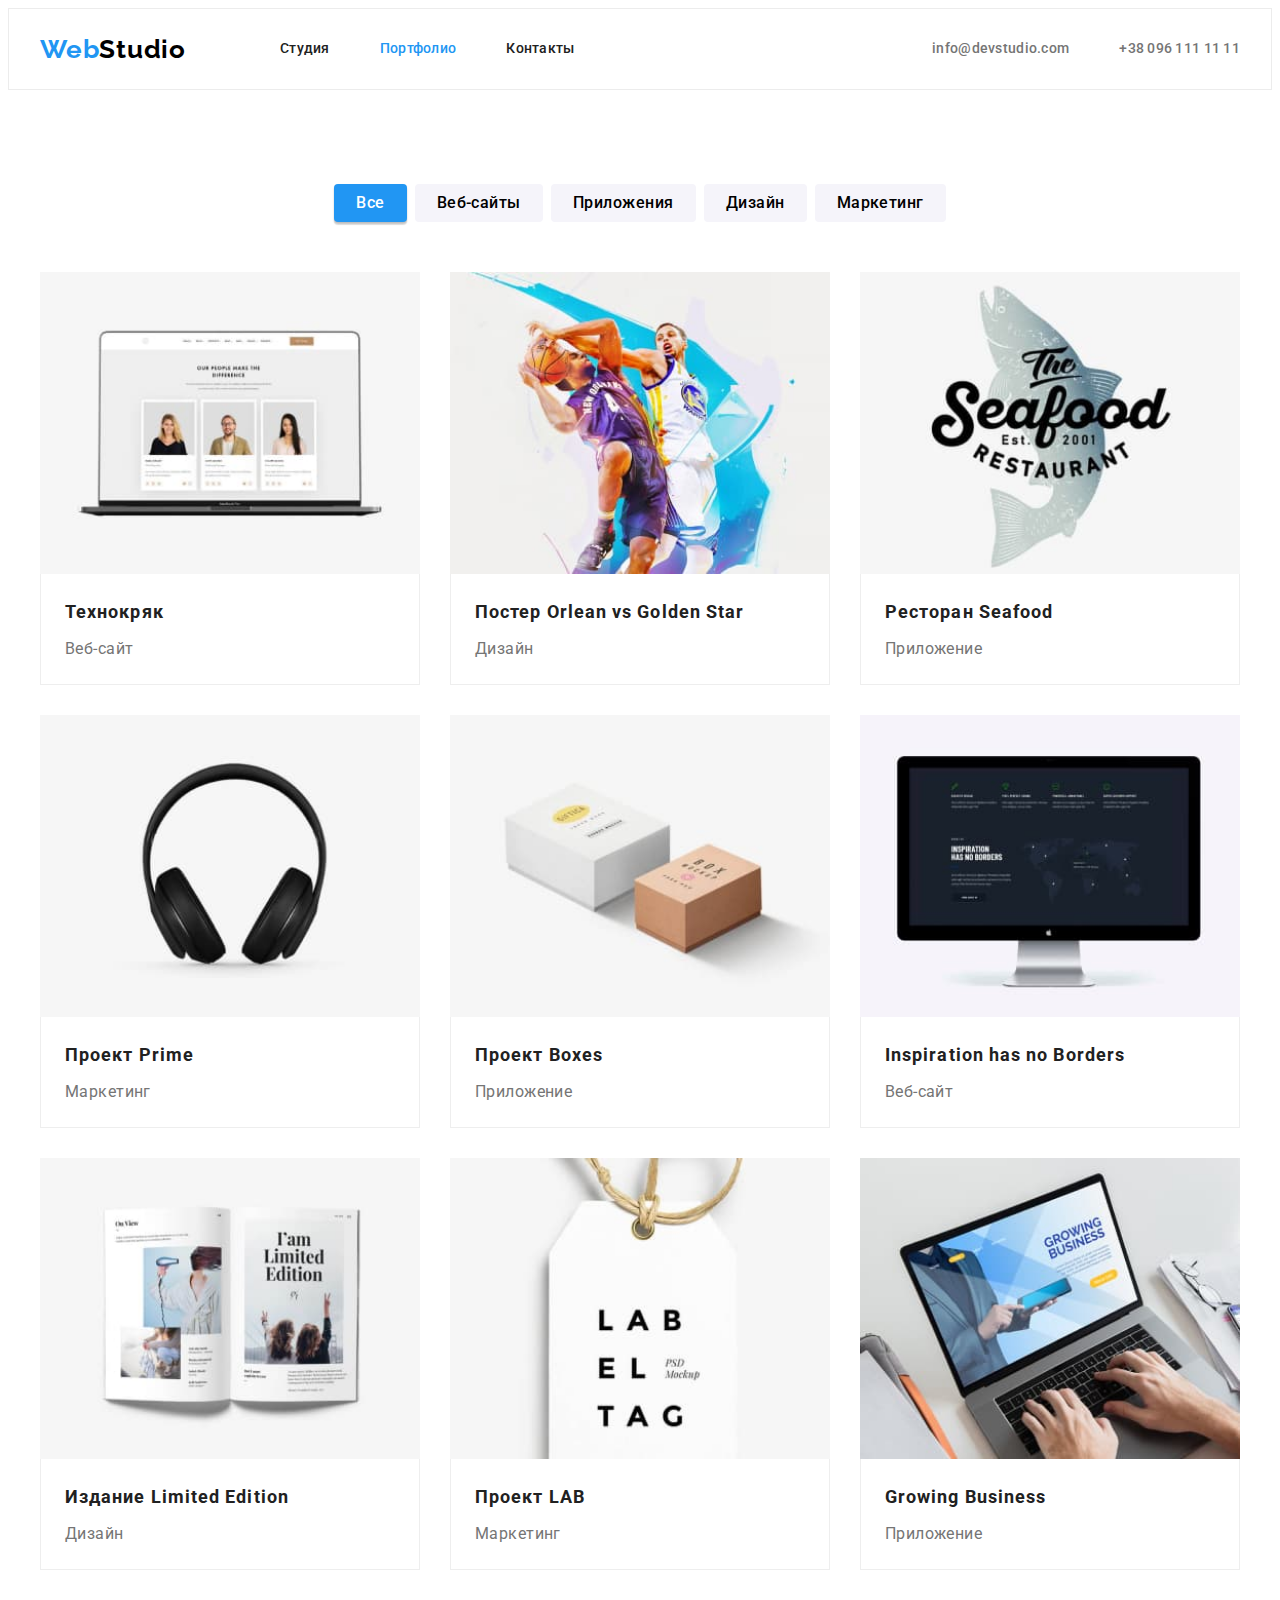
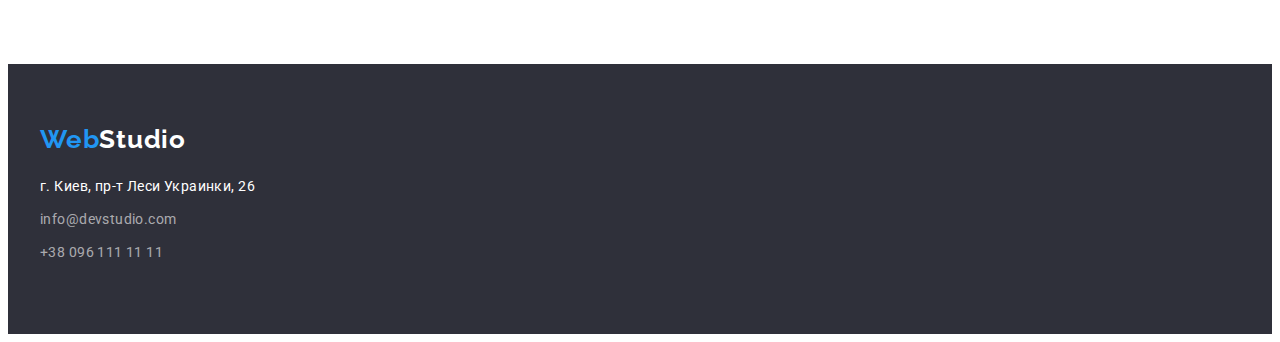
==== commit e32d4d70: "fixed deviations from mentor" ====
--- a/portfolio.html
+++ b/portfolio.html
@@ -12,7 +12,7 @@
     <link rel="stylesheet" href="https://cdnjs.cloudflare.com/ajax/libs/modern-normalize/1.1.0/modern-normalize.min.css"
         integrity="sha512-wpPYUAdjBVSE4KJnH1VR1HeZfpl1ub8YT/NKx4PuQ5NmX2tKuGu6U/JRp5y+Y8XG2tV+wKQpNHVUX03MfMFn9Q=="
         crossorigin="anonymous" referrerpolicy="no-referrer" />
-    <link rel="stylesheet" href="<link rel="stylesheet" href="https://cdnjs.cloudflare.com/ajax/libs/modern-normalize/1.1.0/modern-normalize.min.css" integrity="sha512-wpPYUAdjBVSE4KJnH1VR1HeZfpl1ub8YT/NKx4PuQ5NmX2tKuGu6U/JRp5y+Y8XG2tV+wKQpNHVUX03MfMFn9Q==" crossorigin="anonymous" referrerpolicy="no-referrer" />
+    <link rel="stylesheet" href="https://cdnjs.cloudflare.com/ajax/libs/modern-normalize/1.1.0/modern-normalize.min.css" integrity="sha512-wpPYUAdjBVSE4KJnH1VR1HeZfpl1ub8YT/NKx4PuQ5NmX2tKuGu6U/JRp5y+Y8XG2tV+wKQpNHVUX03MfMFn9Q==" crossorigin="anonymous" referrerpolicy="no-referrer" />
     <link rel="stylesheet" href="./css/styles.css">
 </head>
 <body>
--- a/css/styles.css
+++ b/css/styles.css
@@ -9,6 +9,7 @@
   --accent-color: #2196f3;
   --primary-background-color: #2f303a;
   --secondary-background-color: #f5f4fa;
+  --team-card-background-color: #ffffff;
   --model-btn-hover-color: #188ce8;
   --card-item: 3;
   --card-gap: 30px;
@@ -75,6 +76,7 @@
   line-height: 1.19;
   letter-spacing: 0.03em;
   color: var(--accent-color);
+  display: block;
 }
 .logo > .logo-black {
   color: var(--font-color-logo);
@@ -126,12 +128,12 @@
 /* HERO */
 .hero {
   background-color: var(--primary-background-color);
-}
-.hero-container {
-  display: flex;
-  flex-direction: column;
   padding-top: 200px;
   padding-bottom: 200px;
+}
+.hero-container {
+  display: flex;
+  flex-direction: column;
 }
 .hero-title {
   font-weight: 900;
@@ -180,6 +182,7 @@
 }
 .card-set {
   display: flex;
+  flex-wrap: wrap;
   margin-top: calc(var(--card-gap) * -1);
   margin-left: calc(var(--card-gap) * -1);
 }
@@ -189,7 +192,7 @@
   margin-left: var(--card-gap);
 }
 .benefit {
-  padding-top: 97px;
+  padding-bottom: 0px;
   --card-item: 4;
 }
 /* WORK */
@@ -208,7 +211,6 @@
 .team-item-title {
   font-weight: 500;
   color: var(--main-font-color);
-  margin-top: 30px;
   margin-bottom: 10px;
 }
 .team-description,
@@ -216,6 +218,15 @@
   font-size: 16px;
   line-height: 1.19;
   text-align: center;
+}
+.team-photo-description {
+  background-color: var(--team-card-background-color);
+  padding-top: 30px;
+  padding-bottom: 30px;
+  box-shadow: 0px 1px 3px rgba(0, 0, 0, 0.12), 0px 1px 1px rgba(0, 0, 0, 0.14),
+    0px 2px 1px rgba(0, 0, 0, 0.2);
+  border-radius: 0px 0px 4px 4px;
+  border-top: none;
 }
 .section-title {
   margin-bottom: 50px;
@@ -240,17 +251,14 @@
 .active-btn {
   color: var(--font-color-dark-theme);
   background-color: var(--accent-color);
+  box-shadow: 0px 3px 1px rgba(0, 0, 0, 0.1), 0px 1px 2px rgba(0, 0, 0, 0.08),
+    0px 2px 2px rgba(0, 0, 0, 0.12);
 }
 .projects-buttons-list {
   display: flex;
   align-items: center;
+  justify-content: center;
   margin-bottom: 50px;
-}
-.projects-button-item:first-child {
-  margin-left: auto;
-}
-.projects-button-item:last-child {
-  margin-right: auto;
 }
 .projects-button-item:not(:last-child) {
   margin-right: 8px;
@@ -266,9 +274,6 @@
   font-size: 16px;
   line-height: 1.87;
 }
-.projects-list {
-  flex-wrap: wrap;
-}
 .img-description {
   border: 1px solid #eeeeee;
   border-top: none;
@@ -277,6 +282,8 @@
 /* ======FOOTER====== */
 .footer {
   background-color: var(--primary-background-color);
+  padding-top: 60px;
+  padding-bottom: 60px;
 }
 .logo > .logo-white {
   color: var(--font-color-dark-theme);
@@ -294,17 +301,10 @@
 .address-link:focus {
   color: var(--accent-color);
 }
-.footer-container {
-  padding-top: 60px;
-  padding-bottom: 60px;
-}
 .footer .logo {
   margin-bottom: 20px;
 }
 .address-list-item {
   margin-bottom: 9px;
 }
-.address-list {
-  margin-top: 20px;
-}
 /* ======FOOTER-END====== */
